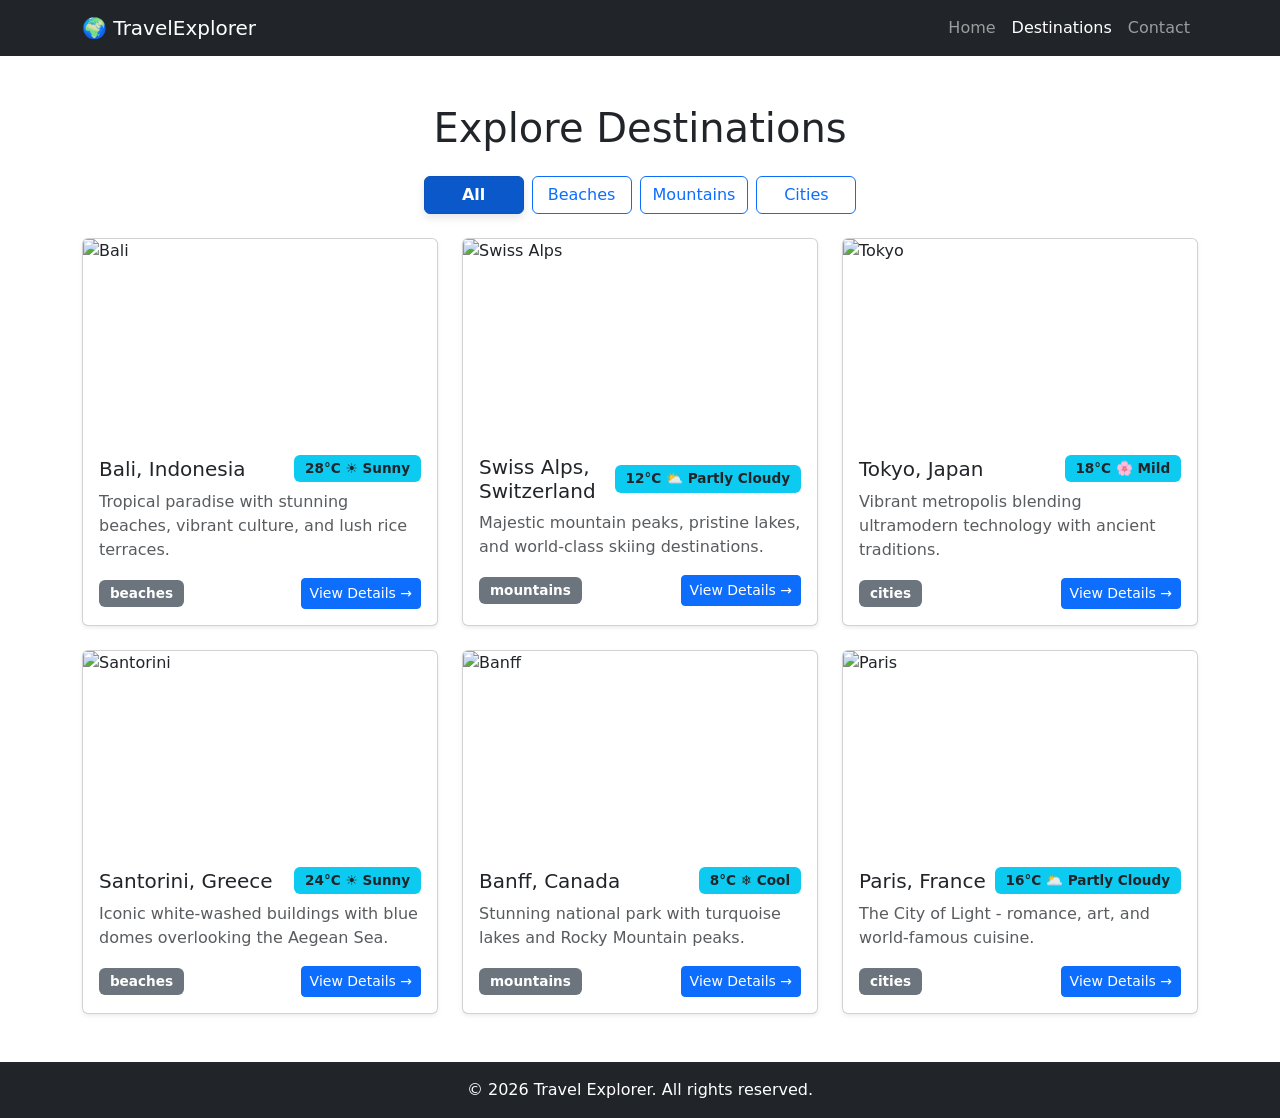
==== destinations.html @ 2b85f95b "Added destinations page with functionality in js" ====
<!doctype html>
<html lang="en">
  <head>
    <meta charset="UTF-8" />
    <meta name="viewport" content="width=device-width, initial-scale=1.0" />
    <title>Travel Explorer | Destinations</title>
    <link
      href="https://cdn.jsdelivr.net/npm/bootstrap@5.3.3/dist/css/bootstrap.min.css"
      rel="stylesheet"
    />
    <link rel="stylesheet" href="css/style.css" />
  </head>
  <body>
    <!-- Navigation -->
    <nav class="navbar navbar-expand-lg bg-dark navbar-dark">
      <div class="container">
        <a class="navbar-brand" href="index.html">🌍 TravelExplorer</a>
        <button
          class="navbar-toggler"
          type="button"
          data-bs-toggle="collapse"
          data-bs-target="#navbarNav"
        >
          <span class="navbar-toggler-icon"></span>
        </button>
        <div class="collapse navbar-collapse" id="navbarNav">
          <ul class="navbar-nav ms-auto">
            <li class="nav-item">
              <a class="nav-link" href="index.html">Home</a>
            </li>
            <li class="nav-item">
              <a class="nav-link active" href="destinations.html"
                >Destinations</a
              >
            </li>
            <li class="nav-item">
              <a class="nav-link" href="contact.html">Contact</a>
            </li>
          </ul>
        </div>
      </div>
    </nav>

    <!-- Main Content -->
    <main class="container my-5">
      <h1 class="text-center mb-4">Explore Destinations</h1>

      <!-- Filter Buttons -->
      <div class="d-flex flex-wrap justify-content-center gap-2 mb-4">
        <button class="btn btn-primary filter-btn active" data-filter="all">
          All
        </button>
        <button
          class="btn btn-outline-primary filter-btn"
          data-filter="beaches"
        >
          Beaches
        </button>
        <button
          class="btn btn-outline-primary filter-btn"
          data-filter="mountains"
        >
          Mountains
        </button>
        <button class="btn btn-outline-primary filter-btn" data-filter="cities">
          Cities
        </button>
      </div>

      <!-- Destinations Grid -->
      <div class="row g-4" id="destinationsContainer">
        <!-- Cards will be generated by JavaScript -->
      </div>
    </main>

    <!-- Footer -->
    <footer class="bg-dark text-white text-center py-3 mt-auto">
      <div class="container">
        <p class="mb-0">&copy; 2026 Travel Explorer. All rights reserved.</p>
      </div>
    </footer>

    <script src="https://cdn.jsdelivr.net/npm/bootstrap@5.3.3/dist/js/bootstrap.bundle.min.js"></script>
    <script src="js/script.js"></script>
  </body>
</html>
---- css/style.css ----
/* Hero Section Background */
.hero-section {
  min-height: 90vh;
  background:
    linear-gradient(rgba(0, 0, 0, 0.5), rgba(0, 0, 0, 0.5)),
    url("https://images.pexels.com/photos/2325446/pexels-photo-2325446.jpeg?auto=compress&cs=tinysrgb&w=1260&h=750&dpr=2");
  background-size: cover;
  background-position: center;
  background-attachment: fixed;
}

/* Ensure footer sticks to bottom on short pages */
body {
  display: flex;
  flex-direction: column;
  min-height: 100vh;
}

footer {
  margin-top: auto;
}

/* Sufficient color contrast for readability */
.bg-opacity-50 {
  --bs-bg-opacity: 0.7;
}
/* DESTINATIONS PAGE STYLES */

/* Filter button styles */
.filter-btn {
  min-width: 100px;
  transition: all 0.3s ease;
}

.filter-btn.active {
  font-weight: 600;
  box-shadow: 0 4px 8px rgba(0, 0, 0, 0.1);
}

/* Card image hover effect */
.card-img-top {
  transition: transform 0.3s ease;
}

.card:hover .card-img-top {
  transform: scale(1.02);
}

/* Badge styling */
.badge {
  font-size: 0.85rem;
  padding: 0.5em 0.8em;
}

/* Main content area */
main {
  flex: 1;
}
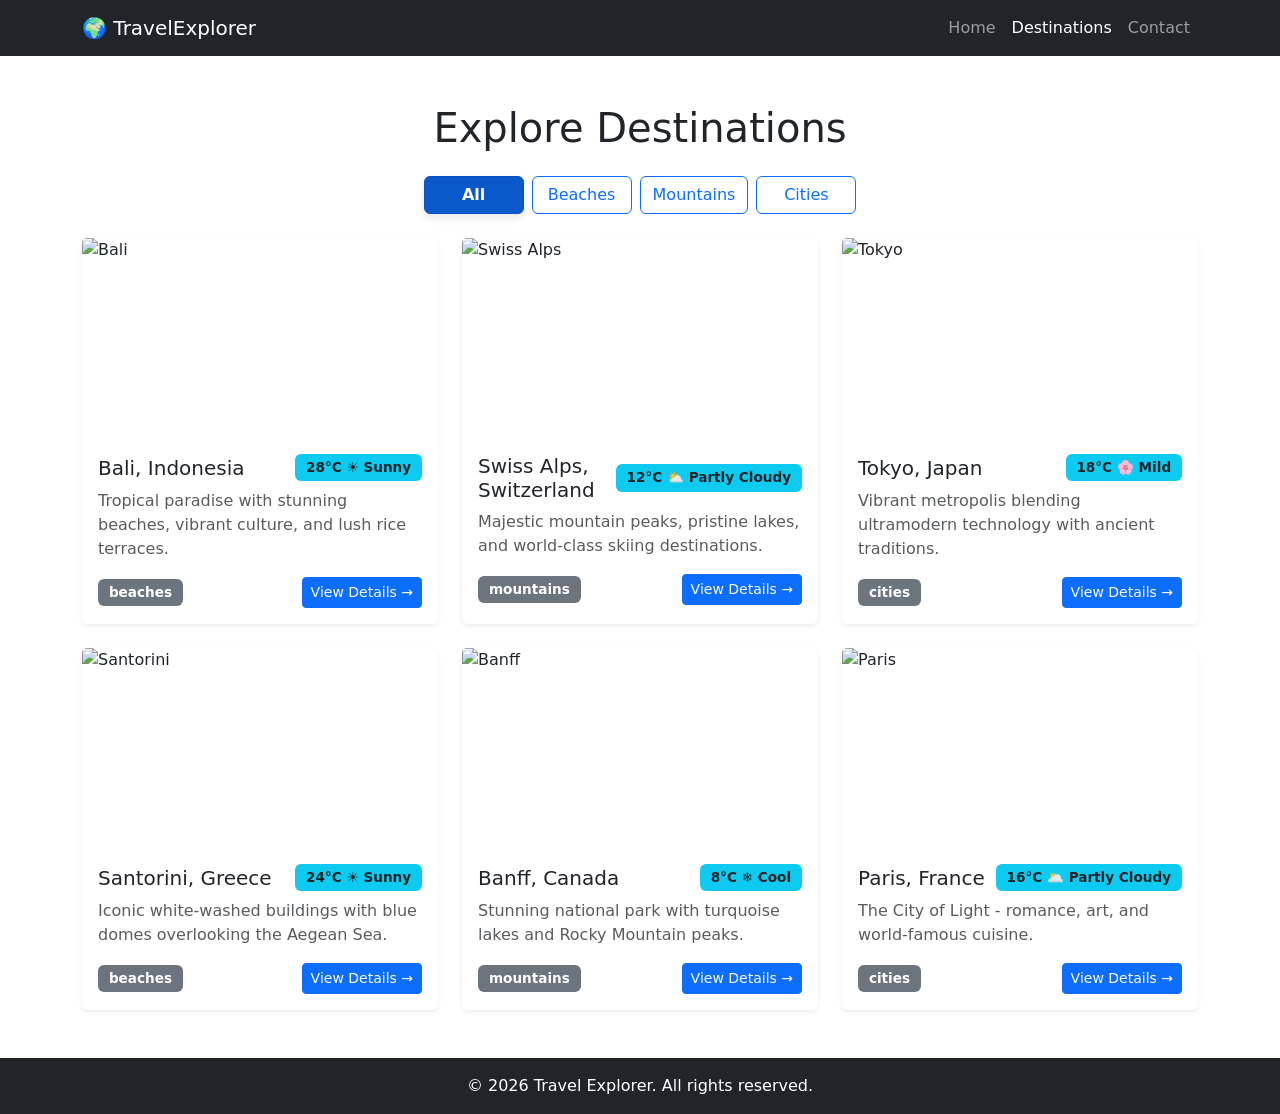
==== commit a0de7707: "final brush up on all the html pages, script and css files" ====
--- a/destinations.html
+++ b/destinations.html
@@ -68,9 +68,7 @@
       </div>
 
       <!-- Destinations Grid -->
-      <div class="row g-4" id="destinationsContainer">
-        <!-- Cards will be generated by JavaScript -->
-      </div>
+      <div class="row g-4" id="destinationsContainer"></div>
     </main>
 
     <!-- Footer -->
--- a/css/style.css
+++ b/css/style.css
@@ -9,7 +9,6 @@
   background-attachment: fixed;
 }
 
-/* Ensure footer sticks to bottom on short pages */
 body {
   display: flex;
   flex-direction: column;
@@ -20,13 +19,11 @@
   margin-top: auto;
 }
 
-/* Sufficient color contrast for readability */
 .bg-opacity-50 {
   --bs-bg-opacity: 0.7;
 }
 /* DESTINATIONS PAGE STYLES */
 
-/* Filter button styles */
 .filter-btn {
   min-width: 100px;
   transition: all 0.3s ease;
@@ -37,7 +34,6 @@
   box-shadow: 0 4px 8px rgba(0, 0, 0, 0.1);
 }
 
-/* Card image hover effect */
 .card-img-top {
   transition: transform 0.3s ease;
 }
@@ -56,3 +52,33 @@
 main {
   flex: 1;
 }
+/* CONTACT PAGE STYLES */
+
+.form-control.is-valid {
+  border-color: #198754;
+  background-image: url("data:image/svg+xml,%3csvg xmlns='http://www.w3.org/2000/svg' viewBox='0 0 8 8'%3e%3cpath fill='%23198754' d='M2.3 6.73L.6 4.53c-.4-1.04.46-1.4 1.1-.8l1.1 1.4 3.4-3.8c.6-.63 1.6-.27 1.2.7l-4 4.6c-.43.5-.8.4-1.1.1z'/%3e%3c/svg%3e");
+  background-repeat: no-repeat;
+  background-position: right calc(0.375em + 0.1875rem) center;
+  background-size: calc(0.75em + 0.375rem) calc(0.75em + 0.375rem);
+}
+
+.form-control.is-invalid {
+  border-color: #dc3545;
+  background-image: url("data:image/svg+xml,%3csvg xmlns='http://www.w3.org/2000/svg' viewBox='0 0 12 12' width='12' height='12' fill='none' stroke='%23dc3545'%3e%3ccircle cx='6' cy='6' r='4.5'/%3e%3cpath stroke-linejoin='round' d='M5.8 3.6h.4L6 6.5z'/%3e%3ccircle cx='6' cy='8.2' r='.6' fill='%23dc3545' stroke='none'/%3e%3c/svg%3e");
+  background-repeat: no-repeat;
+  background-position: right calc(0.375em + 0.1875rem) center;
+  background-size: calc(0.75em + 0.375rem) calc(0.75em + 0.375rem);
+}
+
+#charCount {
+  font-weight: 600;
+  transition: color 0.3s ease;
+}
+
+.card {
+  border: none;
+}
+
+.card-header {
+  border-bottom: none;
+}
